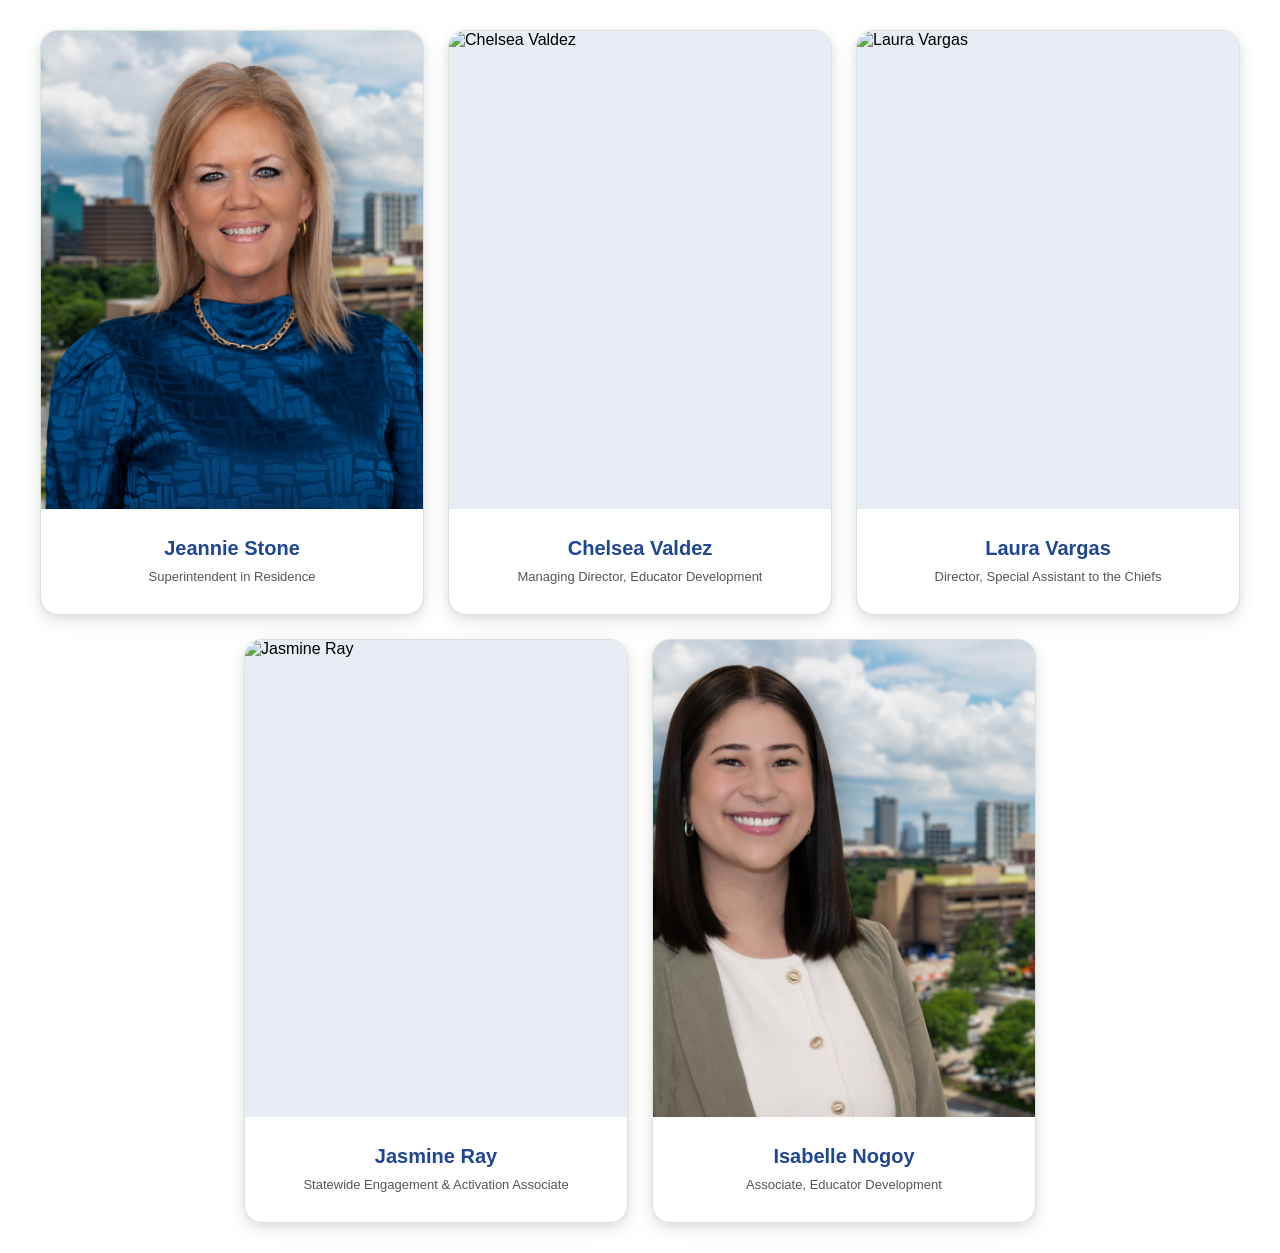
==== index.html @ ec6604cd "Update index.html" ====
<!DOCTYPE html>
<html lang="en">
<head>
  <meta charset="UTF-8">

  <meta
    name="viewport"
    content="width=device-width, initial-scale=1.0"
  >

  <title>Our Team</title>

  <style>
    * {
      box-sizing: border-box;
    }

    html,
    body {
      margin: 0;
      padding: 0;
      width: 100%;
      background-color: #FFFFFF;
      font-family: Montserrat, Arial, sans-serif;
    }

    body {
      padding: 30px 20px;
    }

    /* Six-column grid allows the bottom two cards to be centered */
    .employee-grid {
      display: grid;
      grid-template-columns: repeat(6, minmax(0, 1fr));
      gap: 24px;

      width: 100%;
      max-width: 1200px;
      margin: 0 auto;
    }

    /* Each card takes up two of the six columns */
    .employee-card {
      grid-column: span 2;

      width: 100%;
      min-width: 0;
      overflow: hidden;

      background-color: #FFFFFF;
      border: 1px solid #D6E4D8;
      border-radius: 18px;

      box-shadow:
        0 6px 18px rgba(0, 0, 0, 0.10),
        0 2px 6px rgba(0, 0, 0, 0.06);

      transition:
        transform 0.3s ease,
        box-shadow 0.3s ease;
    }

    .employee-card:hover {
      transform: translateY(-8px);

      box-shadow:
        0 16px 34px rgba(0, 0, 0, 0.16),
        0 6px 14px rgba(0, 0, 0, 0.10);
    }

    /*
      Center the two cards on the second row.

      Card 4 begins in column 2.
      Card 5 begins in column 4.
    */
    .employee-card:nth-child(4) {
      grid-column: 2 / span 2;
    }

    .employee-card:nth-child(5) {
      grid-column: 4 / span 2;
    }

    /* Photo window */
    .employee-photo-wrapper {
      width: 100%;
      aspect-ratio: 4 / 5;
      overflow: hidden;
      background-color: #E8ECF4;
    }

    .employee-photo {
      display: block;
      width: 100%;
      height: 100%;

      object-fit: cover;
      object-position: center top;

      transition: transform 0.45s ease;
    }

    .employee-card:hover .employee-photo {
      transform: scale(1.04);
    }

    /* Name and title */
    .employee-info {
      min-height: 105px;
      padding: 16px 12px;

      display: flex;
      flex-direction: column;
      align-items: center;
      justify-content: center;

      text-align: center;
    }

    .employee-name {
      margin: 0 0 8px;

      color: #204594;
      font-size: 20px;
      font-weight: 700;
      line-height: 1.2;
    }

    .employee-title {
      margin: 0;

      color: #555555;
      font-size: 13px;
      font-weight: 500;
      line-height: 1.4;
    }

    /* Tablet: two cards per row */
    @media (max-width: 850px) {
      .employee-grid {
        grid-template-columns: repeat(2, minmax(0, 1fr));
        max-width: 700px;
      }

      .employee-card,
      .employee-card:nth-child(4),
      .employee-card:nth-child(5) {
        grid-column: auto;
      }

      /*
        Centers the fifth card when it appears alone
        on the final tablet row.
      */
      .employee-card:nth-child(5) {
        grid-column: 1 / -1;
        width: calc(50% - 12px);
        justify-self: center;
      }
    }

    /* Mobile: one card per row */
    @media (max-width: 520px) {
      body {
        padding: 20px 14px;
      }

      .employee-grid {
        grid-template-columns: 1fr;
        max-width: 370px;
        gap: 20px;
      }

      .employee-card,
      .employee-card:nth-child(4),
      .employee-card:nth-child(5) {
        grid-column: auto;
        width: 100%;
      }
    }

    @media (prefers-reduced-motion: reduce) {
      .employee-card,
      .employee-photo {
        transition: none;
      }
    }
  </style>
</head>

<body>

  <main class="employee-grid">

    <!-- Employee 1 -->
    <article class="employee-card">

      <div class="employee-photo-wrapper">
        <img
          class="employee-photo"
          src="images/Jeannie.jpg"
          alt="Dr. Jeannie Stone"
        >
      </div>

      <div class="employee-info">
        <h2 class="employee-name">
          Jeannie Stone
        </h2>

        <p class="employee-title">
          Superintendent in Residence
        </p>
      </div>

    </article>


    <!-- Employee 2 -->
    <article class="employee-card">

      <div class="employee-photo-wrapper">
        <img
          class="employee-photo"
          src="images/Chelsea.jpg"
          alt="Chelsea Valdez"
        >
      </div>

      <div class="employee-info">
        <h2 class="employee-name">
          Chelsea Valdez
        </h2>

        <p class="employee-title">
          Managing Director, Educator Development
        </p>
      </div>

    </article>


    <!-- Employee 3 -->
    <article class="employee-card">

      <div class="employee-photo-wrapper">
        <img
          class="employee-photo"
          src="images/Laura.jpg"
          alt="Laura Vargas"
        >
      </div>

      <div class="employee-info">
        <h2 class="employee-name">
          Laura Vargas
        </h2>

        <p class="employee-title">
          Director, Special Assistant to the Chiefs
        </p>
      </div>

    </article>


    <!-- Employee 4 -->
    <article class="employee-card">

      <div class="employee-photo-wrapper">
        <img
          class="employee-photo"
          src="images/Jasmine.jpg"
          alt="Jasmine Ray"
        >
      </div>

      <div class="employee-info">
        <h2 class="employee-name">
          Jasmine Ray
        </h2>

        <p class="employee-title">
          Statewide Engagement &amp; Activation Associate
        </p>
      </div>

    </article>


    <!-- Employee 5 -->
    <article class="employee-card">

      <div class="employee-photo-wrapper">
        <img
          class="employee-photo"
          src="images/Izzy.jpg"
          alt="Isabelle Nogoy"
        >
      </div>

      <div class="employee-info">
        <h2 class="employee-name">
          Isabelle Nogoy
        </h2>

        <p class="employee-title">
          Associate, Educator Development
        </p>
      </div>

    </article>

  </main>

</body>
</html>
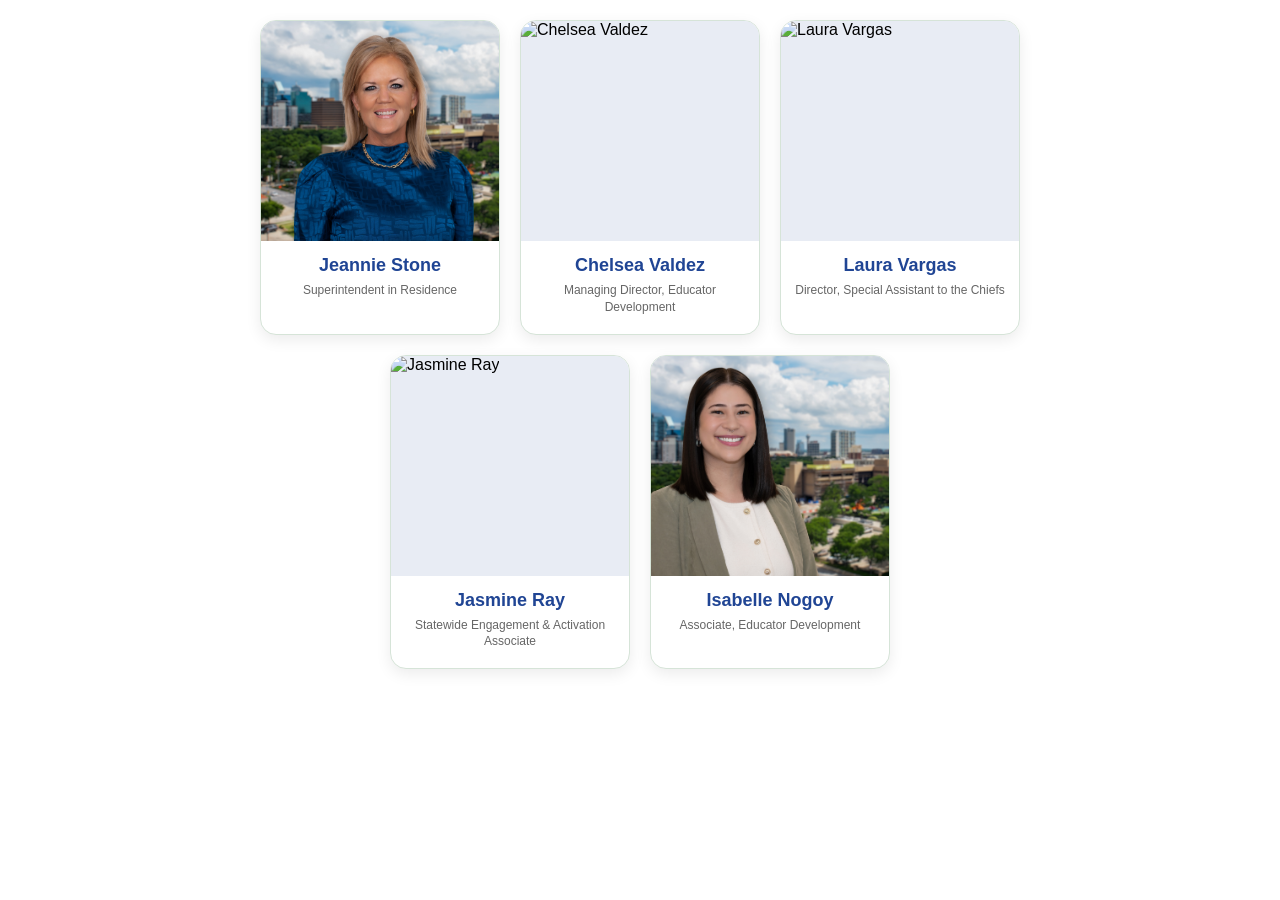
==== commit 6cff8bd5: "Update index.html" ====
--- a/index.html
+++ b/index.html
@@ -1,318 +1,247 @@
 <!DOCTYPE html>
 <html lang="en">
 <head>
-  <meta charset="UTF-8">
-
-  <meta
-    name="viewport"
-    content="width=device-width, initial-scale=1.0"
-  >
-
-  <title>Our Team</title>
-
-  <style>
-    * {
-      box-sizing: border-box;
-    }
-
-    html,
-    body {
-      margin: 0;
-      padding: 0;
-      width: 100%;
-      background-color: #FFFFFF;
-      font-family: Montserrat, Arial, sans-serif;
-    }
-
-    body {
-      padding: 30px 20px;
-    }
-
-    /* Six-column grid allows the bottom two cards to be centered */
-    .employee-grid {
-      display: grid;
-      grid-template-columns: repeat(6, minmax(0, 1fr));
-      gap: 24px;
-
-      width: 100%;
-      max-width: 1200px;
-      margin: 0 auto;
-    }
-
-    /* Each card takes up two of the six columns */
-    .employee-card {
-      grid-column: span 2;
-
-      width: 100%;
-      min-width: 0;
-      overflow: hidden;
-
-      background-color: #FFFFFF;
-      border: 1px solid #D6E4D8;
-      border-radius: 18px;
-
-      box-shadow:
-        0 6px 18px rgba(0, 0, 0, 0.10),
-        0 2px 6px rgba(0, 0, 0, 0.06);
-
-      transition:
-        transform 0.3s ease,
-        box-shadow 0.3s ease;
-    }
-
-    .employee-card:hover {
-      transform: translateY(-8px);
-
-      box-shadow:
-        0 16px 34px rgba(0, 0, 0, 0.16),
-        0 6px 14px rgba(0, 0, 0, 0.10);
-    }
-
-    /*
-      Center the two cards on the second row.
-
-      Card 4 begins in column 2.
-      Card 5 begins in column 4.
-    */
-    .employee-card:nth-child(4) {
-      grid-column: 2 / span 2;
-    }
-
-    .employee-card:nth-child(5) {
-      grid-column: 4 / span 2;
-    }
-
-    /* Photo window */
-    .employee-photo-wrapper {
-      width: 100%;
-      aspect-ratio: 4 / 5;
-      overflow: hidden;
-      background-color: #E8ECF4;
-    }
-
-    .employee-photo {
-      display: block;
-      width: 100%;
-      height: 100%;
-
-      object-fit: cover;
-      object-position: center top;
-
-      transition: transform 0.45s ease;
-    }
-
-    .employee-card:hover .employee-photo {
-      transform: scale(1.04);
-    }
-
-    /* Name and title */
-    .employee-info {
-      min-height: 105px;
-      padding: 16px 12px;
-
-      display: flex;
-      flex-direction: column;
-      align-items: center;
-      justify-content: center;
-
-      text-align: center;
-    }
-
-    .employee-name {
-      margin: 0 0 8px;
-
-      color: #204594;
-      font-size: 20px;
-      font-weight: 700;
-      line-height: 1.2;
-    }
-
-    .employee-title {
-      margin: 0;
-
-      color: #555555;
-      font-size: 13px;
-      font-weight: 500;
-      line-height: 1.4;
-    }
-
-    /* Tablet: two cards per row */
-    @media (max-width: 850px) {
-      .employee-grid {
-        grid-template-columns: repeat(2, minmax(0, 1fr));
-        max-width: 700px;
-      }
-
-      .employee-card,
-      .employee-card:nth-child(4),
-      .employee-card:nth-child(5) {
-        grid-column: auto;
-      }
-
-      /*
-        Centers the fifth card when it appears alone
-        on the final tablet row.
-      */
-      .employee-card:nth-child(5) {
-        grid-column: 1 / -1;
-        width: calc(50% - 12px);
-        justify-self: center;
-      }
-    }
-
-    /* Mobile: one card per row */
-    @media (max-width: 520px) {
-      body {
-        padding: 20px 14px;
-      }
-
-      .employee-grid {
-        grid-template-columns: 1fr;
-        max-width: 370px;
-        gap: 20px;
-      }
-
-      .employee-card,
-      .employee-card:nth-child(4),
-      .employee-card:nth-child(5) {
-        grid-column: auto;
-        width: 100%;
-      }
-    }
-
-    @media (prefers-reduced-motion: reduce) {
-      .employee-card,
-      .employee-photo {
-        transition: none;
-      }
-    }
-  </style>
+<meta charset="UTF-8">
+<meta name="viewport" content="width=device-width, initial-scale=1.0">
+
+<title>Team</title>
+
+<style>
+
+*{
+    box-sizing:border-box;
+}
+
+body{
+    margin:0;
+    padding:20px;
+    background:#fff;
+    font-family:Montserrat,Arial,sans-serif;
+}
+
+/* Container */
+
+.employee-grid{
+
+    display:flex;
+    flex-wrap:wrap;
+    justify-content:center;
+    gap:20px;
+
+    max-width:900px;
+    margin:auto;
+
+}
+
+/* Cards */
+
+.employee-card{
+
+    width:240px;
+
+    background:#fff;
+
+    border:1px solid #D6E4D8;
+
+    border-radius:16px;
+
+    overflow:hidden;
+
+    box-shadow:
+    0 5px 15px rgba(0,0,0,.08);
+
+    transition:.3s;
+
+}
+
+.employee-card:hover{
+
+    transform:translateY(-6px);
+
+    box-shadow:
+    0 14px 28px rgba(0,0,0,.15);
+
+}
+
+/* Window image */
+
+.employee-photo-wrapper{
+
+    height:220px;
+
+    overflow:hidden;
+
+    background:#E8ECF4;
+
+}
+
+.employee-photo{
+
+    width:100%;
+
+    height:100%;
+
+    object-fit:cover;
+
+    object-position:center top;
+
+    transition:.4s;
+
+}
+
+.employee-card:hover .employee-photo{
+
+    transform:scale(1.05);
+
+}
+
+/* Text */
+
+.employee-info{
+
+    padding:14px 12px 18px;
+
+    text-align:center;
+
+}
+
+.employee-name{
+
+    margin:0 0 6px;
+
+    color:#204594;
+
+    font-size:18px;
+
+    font-weight:700;
+
+}
+
+.employee-title{
+
+    margin:0;
+
+    color:#666;
+
+    font-size:12px;
+
+    line-height:1.4;
+
+}
+
+/* Tablet */
+
+@media(max-width:800px){
+
+.employee-card{
+
+    width:220px;
+
+}
+
+}
+
+/* Phone */
+
+@media(max-width:600px){
+
+.employee-card{
+
+    width:100%;
+
+    max-width:320px;
+
+}
+
+}
+
+</style>
 </head>
 
 <body>
 
-  <main class="employee-grid">
-
-    <!-- Employee 1 -->
-    <article class="employee-card">
-
-      <div class="employee-photo-wrapper">
-        <img
-          class="employee-photo"
-          src="images/Jeannie.jpg"
-          alt="Dr. Jeannie Stone"
-        >
-      </div>
-
-      <div class="employee-info">
-        <h2 class="employee-name">
-          Jeannie Stone
-        </h2>
-
-        <p class="employee-title">
-          Superintendent in Residence
-        </p>
-      </div>
-
-    </article>
-
-
-    <!-- Employee 2 -->
-    <article class="employee-card">
-
-      <div class="employee-photo-wrapper">
-        <img
-          class="employee-photo"
-          src="images/Chelsea.jpg"
-          alt="Chelsea Valdez"
-        >
-      </div>
-
-      <div class="employee-info">
-        <h2 class="employee-name">
-          Chelsea Valdez
-        </h2>
-
-        <p class="employee-title">
-          Managing Director, Educator Development
-        </p>
-      </div>
-
-    </article>
-
-
-    <!-- Employee 3 -->
-    <article class="employee-card">
-
-      <div class="employee-photo-wrapper">
-        <img
-          class="employee-photo"
-          src="images/Laura.jpg"
-          alt="Laura Vargas"
-        >
-      </div>
-
-      <div class="employee-info">
-        <h2 class="employee-name">
-          Laura Vargas
-        </h2>
-
-        <p class="employee-title">
-          Director, Special Assistant to the Chiefs
-        </p>
-      </div>
-
-    </article>
-
-
-    <!-- Employee 4 -->
-    <article class="employee-card">
-
-      <div class="employee-photo-wrapper">
-        <img
-          class="employee-photo"
-          src="images/Jasmine.jpg"
-          alt="Jasmine Ray"
-        >
-      </div>
-
-      <div class="employee-info">
-        <h2 class="employee-name">
-          Jasmine Ray
-        </h2>
-
-        <p class="employee-title">
-          Statewide Engagement &amp; Activation Associate
-        </p>
-      </div>
-
-    </article>
-
-
-    <!-- Employee 5 -->
-    <article class="employee-card">
-
-      <div class="employee-photo-wrapper">
-        <img
-          class="employee-photo"
-          src="images/Izzy.jpg"
-          alt="Isabelle Nogoy"
-        >
-      </div>
-
-      <div class="employee-info">
-        <h2 class="employee-name">
-          Isabelle Nogoy
-        </h2>
-
-        <p class="employee-title">
-          Associate, Educator Development
-        </p>
-      </div>
-
-    </article>
-
-  </main>
+<div class="employee-grid">
+
+<div class="employee-card">
+
+<div class="employee-photo-wrapper">
+<img class="employee-photo"
+src="images/Jeannie.jpg"
+alt="Jeannie Stone">
+</div>
+
+<div class="employee-info">
+<h2 class="employee-name">Jeannie Stone</h2>
+<p class="employee-title">Superintendent in Residence</p>
+</div>
+
+</div>
+
+
+<div class="employee-card">
+
+<div class="employee-photo-wrapper">
+<img class="employee-photo"
+src="images/Chelsea.jpg"
+alt="Chelsea Valdez">
+</div>
+
+<div class="employee-info">
+<h2 class="employee-name">Chelsea Valdez</h2>
+<p class="employee-title">Managing Director, Educator Development</p>
+</div>
+
+</div>
+
+
+<div class="employee-card">
+
+<div class="employee-photo-wrapper">
+<img class="employee-photo"
+src="images/Laura.jpg"
+alt="Laura Vargas">
+</div>
+
+<div class="employee-info">
+<h2 class="employee-name">Laura Vargas</h2>
+<p class="employee-title">Director, Special Assistant to the Chiefs</p>
+</div>
+
+</div>
+
+
+<div class="employee-card">
+
+<div class="employee-photo-wrapper">
+<img class="employee-photo"
+src="images/Jasmine.jpg"
+alt="Jasmine Ray">
+</div>
+
+<div class="employee-info">
+<h2 class="employee-name">Jasmine Ray</h2>
+<p class="employee-title">Statewide Engagement &amp; Activation Associate</p>
+</div>
+
+</div>
+
+
+<div class="employee-card">
+
+<div class="employee-photo-wrapper">
+<img class="employee-photo"
+src="images/Izzy.jpg"
+alt="Isabelle Nogoy">
+</div>
+
+<div class="employee-info">
+<h2 class="employee-name">Isabelle Nogoy</h2>
+<p class="employee-title">Associate, Educator Development</p>
+</div>
+
+</div>
+
+</div>
 
 </body>
 </html>
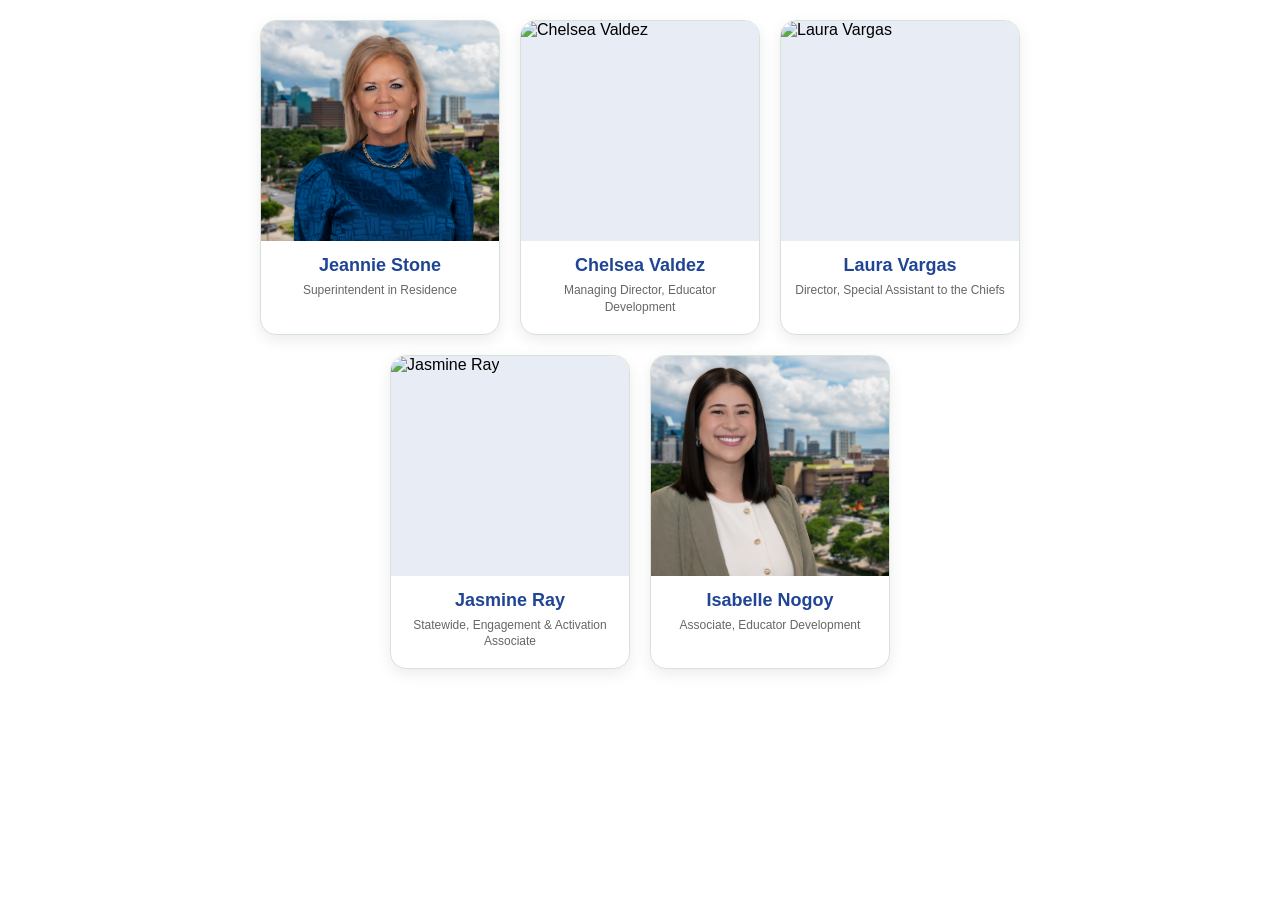
==== commit ed76ef97: "Update index.html" ====
--- a/index.html
+++ b/index.html
@@ -22,7 +22,6 @@
 /* Container */
 
 .employee-grid{
-
     display:flex;
     flex-wrap:wrap;
     justify-content:center;
@@ -30,113 +29,73 @@
 
     max-width:900px;
     margin:auto;
-
 }
 
 /* Cards */
 
 .employee-card{
-
     width:240px;
-
     background:#fff;
-
     border:1px solid #D6E4D8;
-
     border-radius:16px;
-
     overflow:hidden;
-
     box-shadow:
     0 5px 15px rgba(0,0,0,.08);
-
     transition:.3s;
-
 }
 
 .employee-card:hover{
-
     transform:translateY(-6px);
-
     box-shadow:
     0 14px 28px rgba(0,0,0,.15);
-
 }
 
 /* Window image */
 
 .employee-photo-wrapper{
-
     height:220px;
-
     overflow:hidden;
-
     background:#E8ECF4;
-
 }
 
 .employee-photo{
-
     width:100%;
-
     height:100%;
-
     object-fit:cover;
-
     object-position:center top;
-
     transition:.4s;
-
 }
 
 .employee-card:hover .employee-photo{
-
     transform:scale(1.05);
-
 }
 
 /* Text */
 
 .employee-info{
-
     padding:14px 12px 18px;
-
     text-align:center;
-
 }
 
 .employee-name{
-
     margin:0 0 6px;
-
     color:#204594;
-
     font-size:18px;
-
     font-weight:700;
-
 }
 
 .employee-title{
-
     margin:0;
-
     color:#666;
-
     font-size:12px;
-
     line-height:1.4;
-
 }
 
 /* Tablet */
 
 @media(max-width:800px){
-
 .employee-card{
-
     width:220px;
-
 }
 
 }
@@ -144,17 +103,12 @@
 /* Phone */
 
 @media(max-width:600px){
-
 .employee-card{
-
     width:100%;
-
     max-width:320px;
-
-}
-
-}
-
+}
+
+}
 </style>
 </head>
 
@@ -220,7 +174,7 @@
 
 <div class="employee-info">
 <h2 class="employee-name">Jasmine Ray</h2>
-<p class="employee-title">Statewide Engagement &amp; Activation Associate</p>
+<p class="employee-title">Statewide, Engagement &amp; Activation Associate</p>
 </div>
 
 </div>
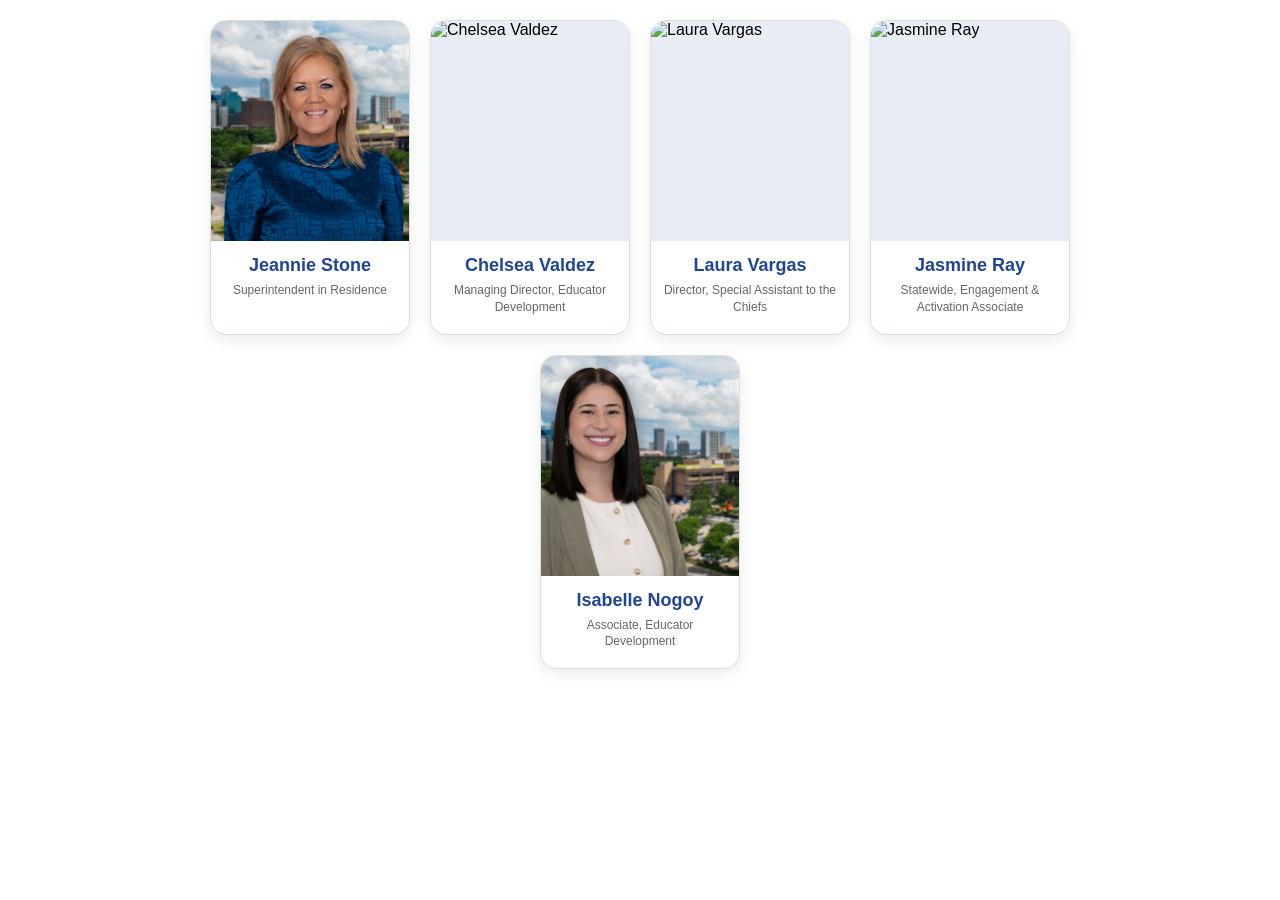
==== commit 32c234c3: "Update index.html" ====
--- a/index.html
+++ b/index.html
@@ -34,7 +34,7 @@
 /* Cards */
 
 .employee-card{
-    width:240px;
+    width:200px;
     background:#fff;
     border:1px solid #D6E4D8;
     border-radius:16px;
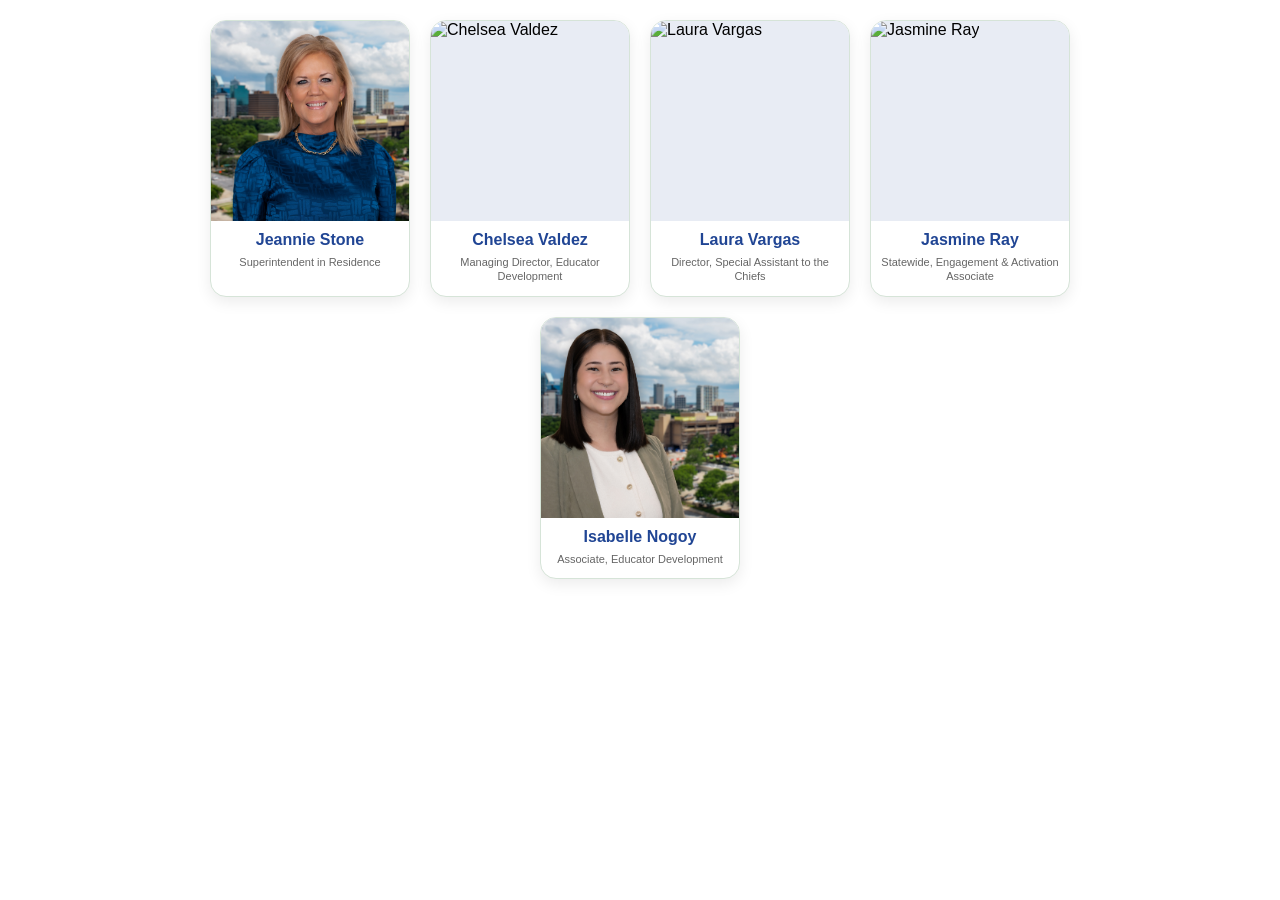
==== commit 2d85d7b9: "Update index.html" ====
--- a/index.html
+++ b/index.html
@@ -53,7 +53,8 @@
 /* Window image */
 
 .employee-photo-wrapper{
-    height:220px;
+    width: 200px;
+    height:200px;
     overflow:hidden;
     background:#E8ECF4;
 }
@@ -73,42 +74,54 @@
 /* Text */
 
 .employee-info{
-    padding:14px 12px 18px;
+    padding:10px 8px 12px;
     text-align:center;
 }
 
 .employee-name{
     margin:0 0 6px;
     color:#204594;
-    font-size:18px;
+    font-size:16px;
     font-weight:700;
 }
 
 .employee-title{
     margin:0;
     color:#666;
-    font-size:12px;
-    line-height:1.4;
+    font-size:11px;
+    line-height:1.3;
 }
 
 /* Tablet */
 
 @media(max-width:800px){
-.employee-card{
-    width:220px;
-}
-
+    .employee-card{
+        width:180px;
+    }
+
+    .employee-photo-wrapper{
+        width:180px;
+        height:180px;
+    }
 }
 
 /* Phone */
 
 @media(max-width:600px){
-.employee-card{
-    width:100%;
-    max-width:320px;
-}
-
-}
+    .employee-card{
+        width:160px;
+    }
+
+    .employee-photo-wrapper{
+        width:160px;
+        height:160px;
+    }
+
+    .employee-grid{
+        gap:15px;
+    }
+}
+    
 </style>
 </head>
 
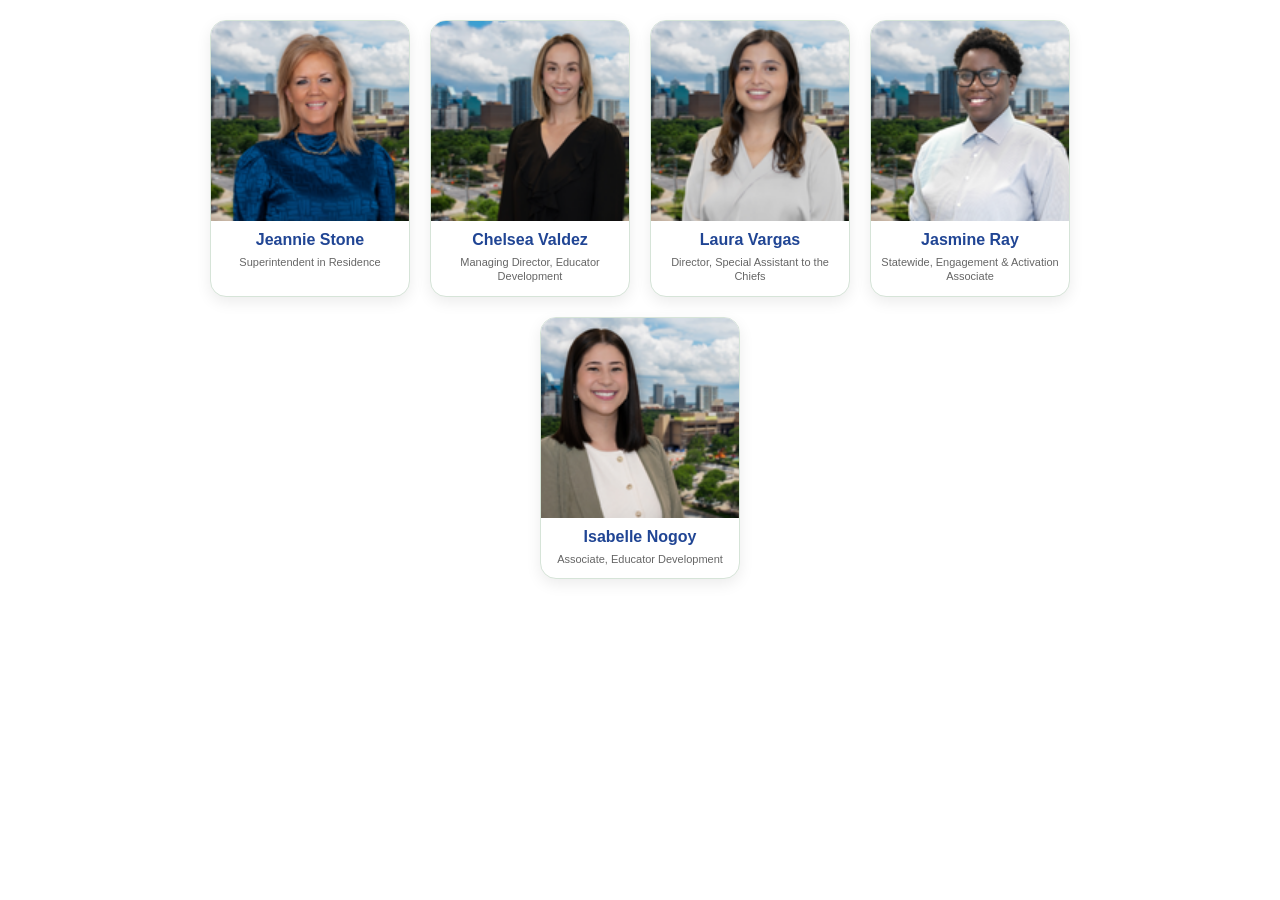
==== commit c69d825a: "Update index.html" ====
--- a/index.html
+++ b/index.html
@@ -93,7 +93,6 @@
 }
 
 /* Tablet */
-
 @media(max-width:800px){
     .employee-card{
         width:180px;
@@ -106,7 +105,6 @@
 }
 
 /* Phone */
-
 @media(max-width:600px){
     .employee-card{
         width:160px;
@@ -133,7 +131,7 @@
 
 <div class="employee-photo-wrapper">
 <img class="employee-photo"
-src="images/Jeannie.jpg"
+src="images/Jeannie.png"
 alt="Jeannie Stone">
 </div>
 
@@ -149,7 +147,7 @@
 
 <div class="employee-photo-wrapper">
 <img class="employee-photo"
-src="images/Chelsea.jpg"
+src="images/Chelsea.png"
 alt="Chelsea Valdez">
 </div>
 
@@ -165,7 +163,7 @@
 
 <div class="employee-photo-wrapper">
 <img class="employee-photo"
-src="images/Laura.jpg"
+src="images/Laura.png"
 alt="Laura Vargas">
 </div>
 
@@ -181,7 +179,7 @@
 
 <div class="employee-photo-wrapper">
 <img class="employee-photo"
-src="images/Jasmine.jpg"
+src="images/Jasmine.png"
 alt="Jasmine Ray">
 </div>
 
@@ -197,7 +195,7 @@
 
 <div class="employee-photo-wrapper">
 <img class="employee-photo"
-src="images/Izzy.jpg"
+src="images/Izzy.png"
 alt="Isabelle Nogoy">
 </div>
 
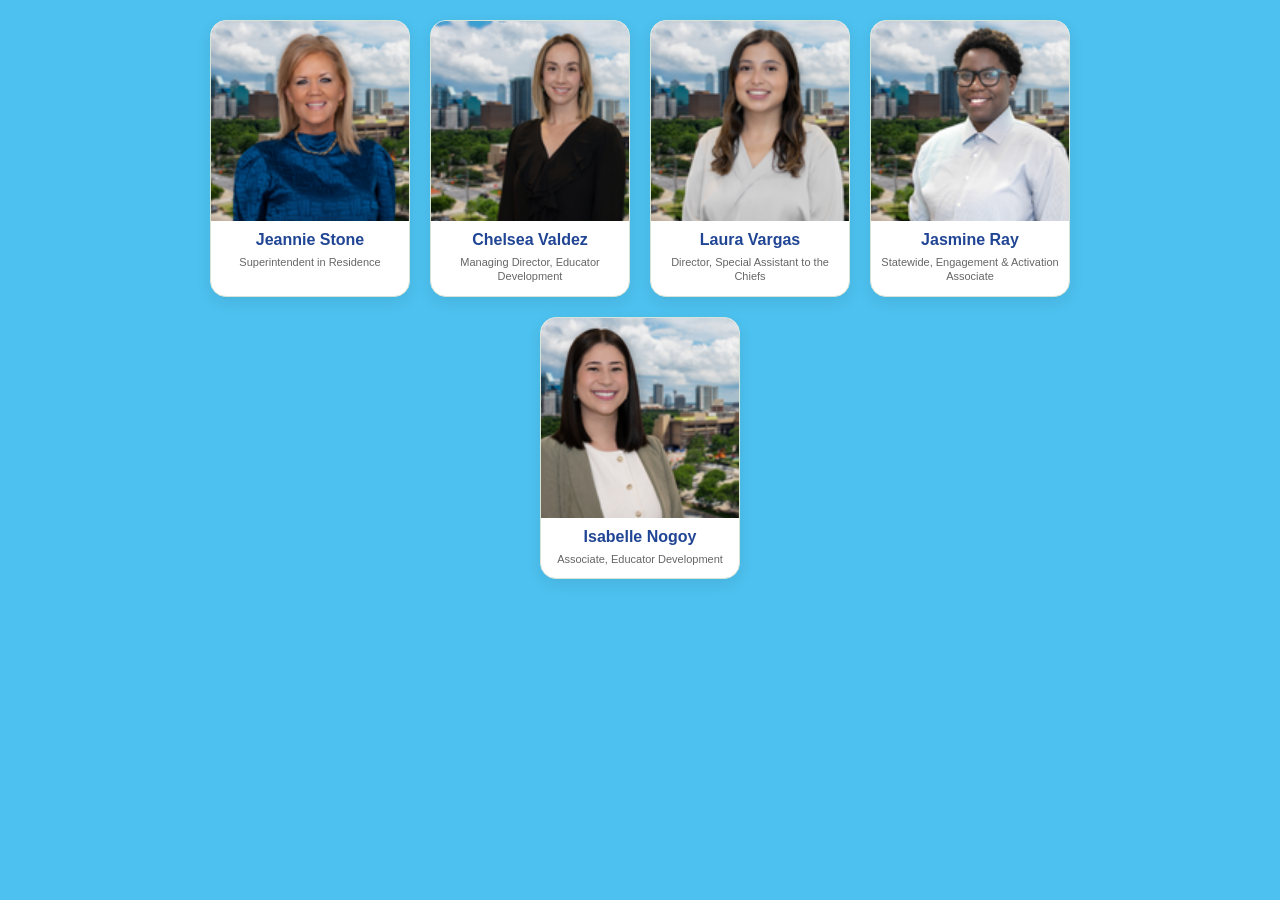
==== commit b3f00311: "Update index.html" ====
--- a/index.html
+++ b/index.html
@@ -15,7 +15,7 @@
 body{
     margin:0;
     padding:20px;
-    background:#fff;
+    background:#4DC1EF;
     font-family:Montserrat,Arial,sans-serif;
 }
 
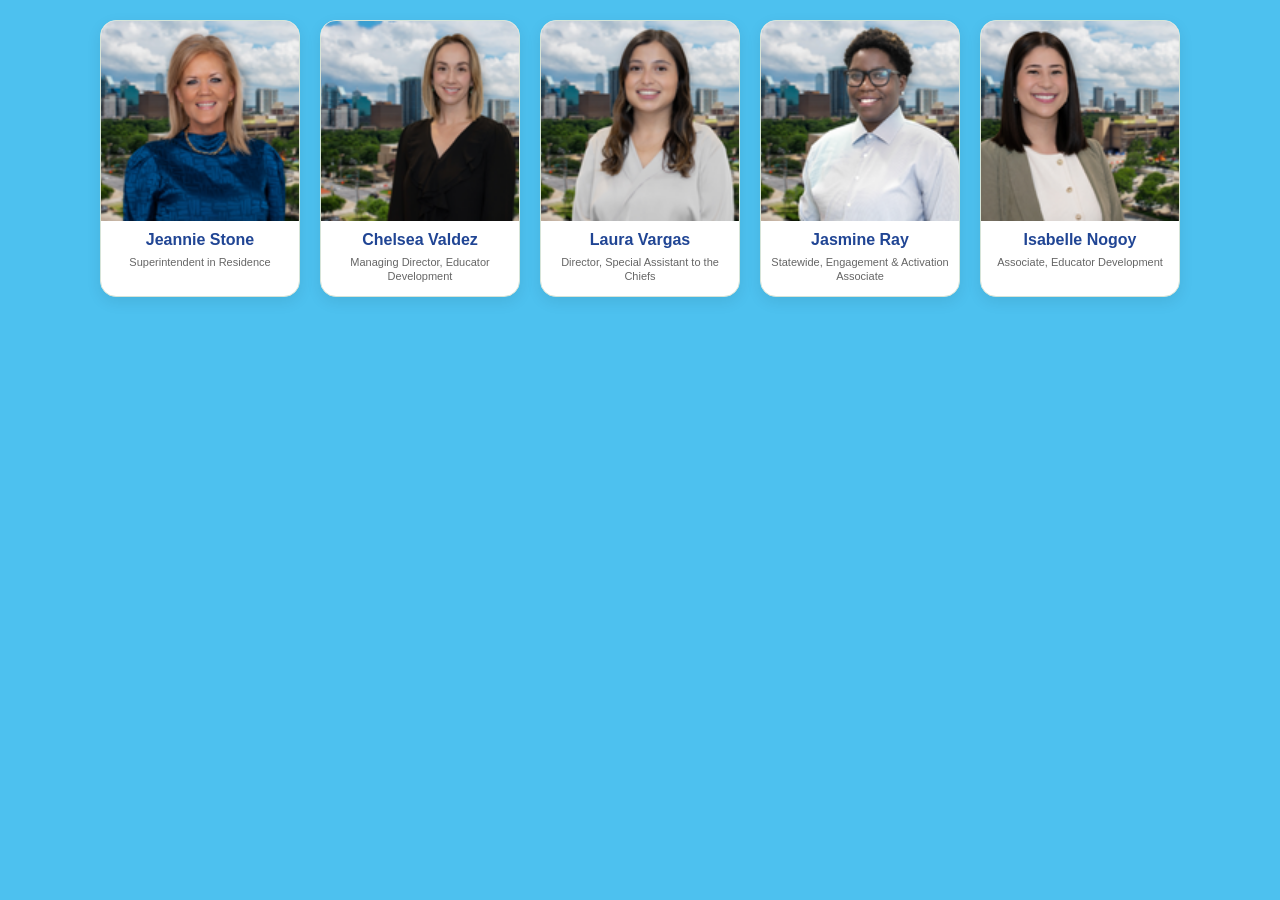
==== commit e9819f0c: "Update index.html" ====
--- a/index.html
+++ b/index.html
@@ -26,8 +26,7 @@
     flex-wrap:wrap;
     justify-content:center;
     gap:20px;
-
-    max-width:900px;
+    max-width:1100px;
     margin:auto;
 }
 
